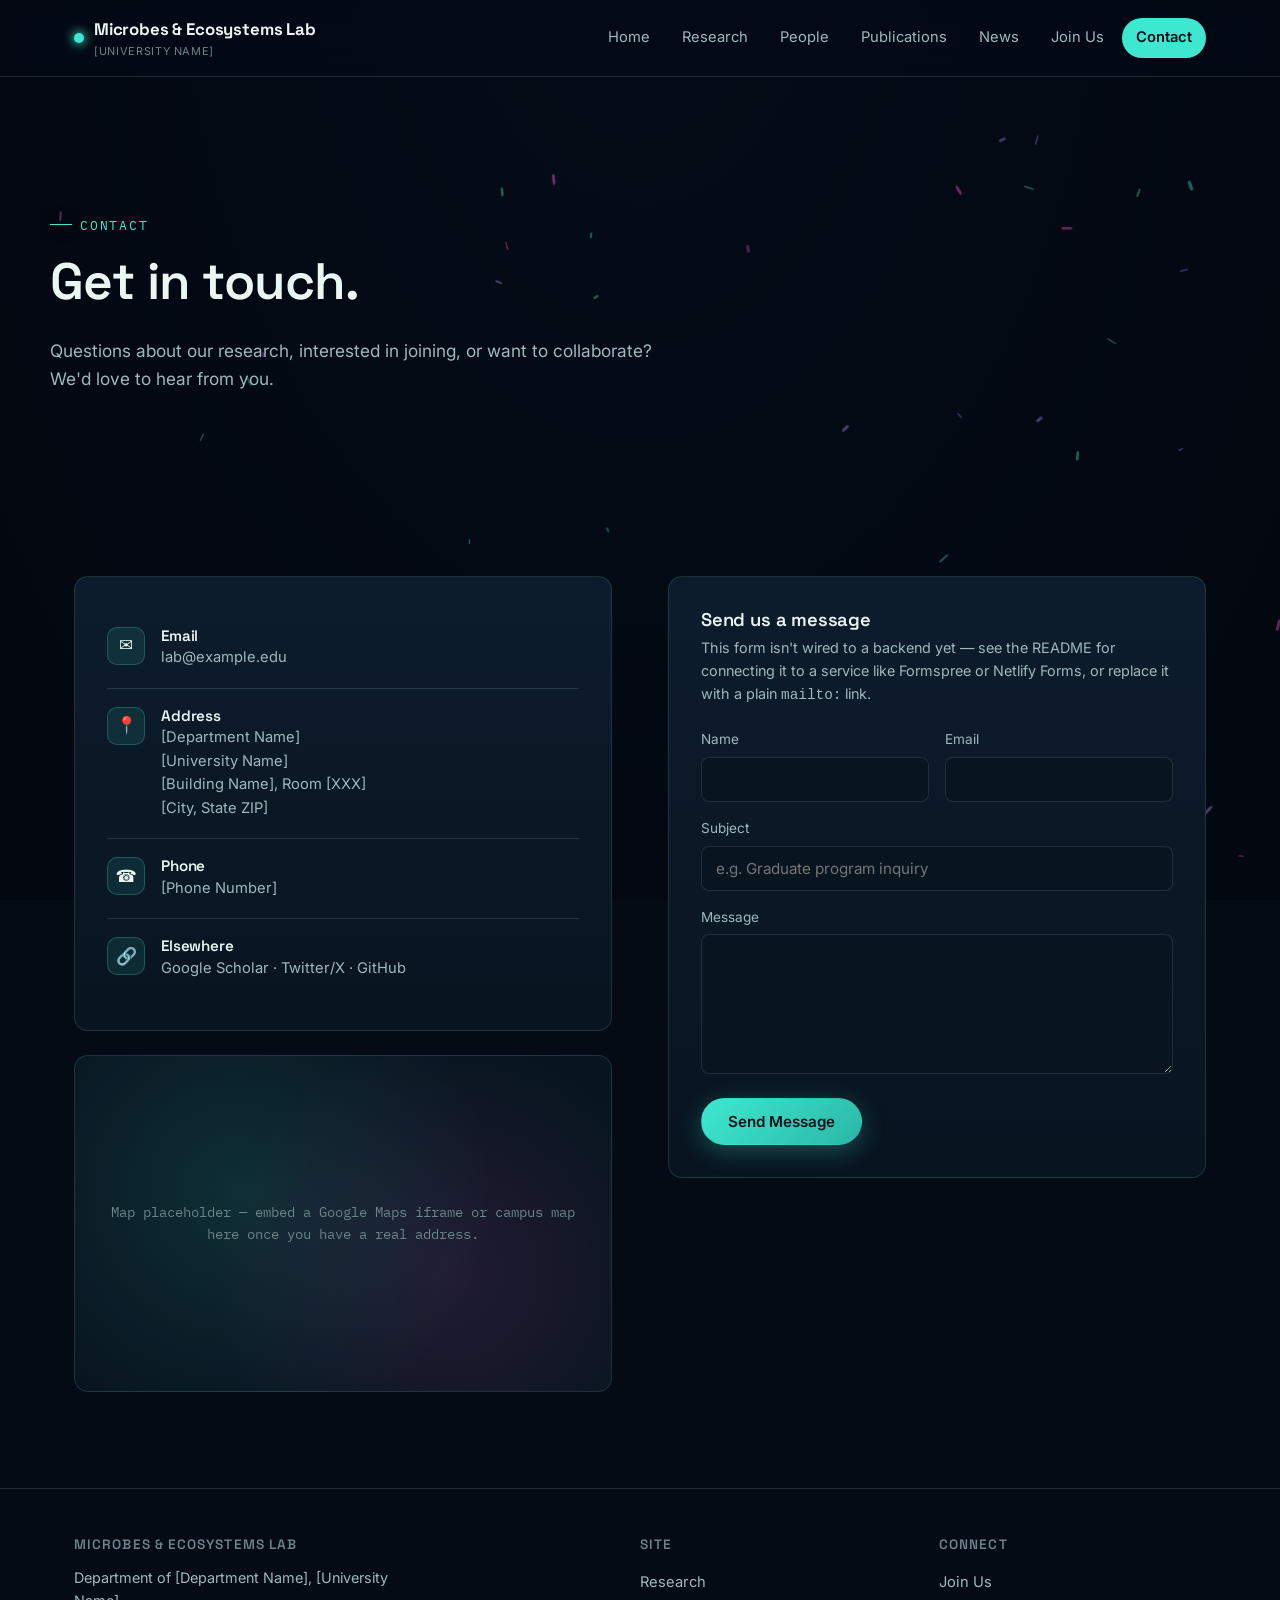
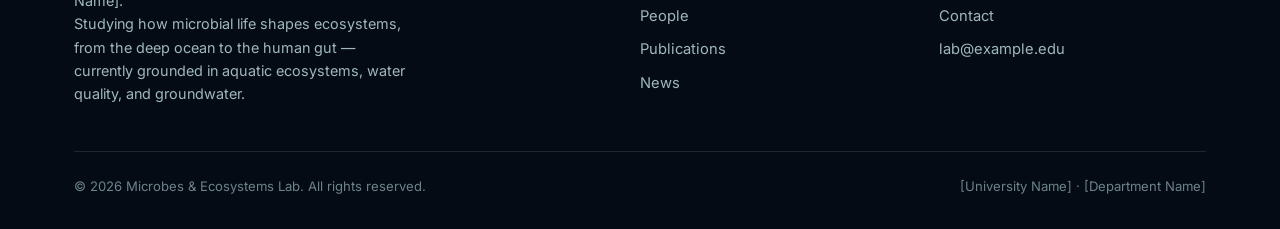
==== contact.html @ 31b04eae "Initial lab website" ====
<!DOCTYPE html>
<html lang="en">
<head>
  <meta charset="UTF-8" />
  <meta name="viewport" content="width=device-width, initial-scale=1.0" />
  <title>Contact — Microbes &amp; Ecosystems Lab</title>
  <meta name="description" content="Get in touch with the Microbes & Ecosystems Lab." />
  <link rel="icon" href="data:image/svg+xml,<svg xmlns=%22http://www.w3.org/2000/svg%22 viewBox=%220 0 100 100%22><circle cx=%2250%22 cy=%2250%22 r=%2240%22 fill=%22%233ee8d0%22/></svg>" />
  <link rel="preconnect" href="https://fonts.googleapis.com" />
  <link rel="preconnect" href="https://fonts.gstatic.com" crossorigin />
  <link href="https://fonts.googleapis.com/css2?family=Space+Grotesk:wght@500;600;700&family=Inter:wght@400;500;600&family=IBM+Plex+Mono:wght@400;500&display=swap" rel="stylesheet" />
  <link rel="stylesheet" href="css/style.css" />
</head>
<body>
  <canvas id="boids-bg" aria-hidden="true"></canvas>

  <div class="page-content">
    <nav class="site-nav">
      <div class="nav-inner">
        <a href="index.html" class="nav-brand">
          <span class="dot"></span>
          <span>
            Microbes &amp; Ecosystems Lab
            <span class="sub">[University Name]</span>
          </span>
        </a>
        <button class="nav-toggle" aria-label="Toggle navigation" aria-expanded="false">
          <svg viewBox="0 0 24 24" fill="none" stroke="currentColor" stroke-width="2" stroke-linecap="round"><line x1="3" y1="6" x2="21" y2="6"/><line x1="3" y1="12" x2="21" y2="12"/><line x1="3" y1="18" x2="21" y2="18"/></svg>
        </button>
        <div class="nav-links">
          <a href="index.html">Home</a>
          <a href="research.html">Research</a>
          <a href="people.html">People</a>
          <a href="publications.html">Publications</a>
          <a href="news.html">News</a>
          <a href="join.html">Join Us</a>
          <a href="contact.html">Contact</a>
        </div>
      </div>
    </nav>

    <header class="page-header container">
      <span class="eyebrow">Contact</span>
      <h1>Get in touch.</h1>
      <p>Questions about our research, interested in joining, or want to collaborate? We'd love to hear from you.</p>
    </header>

    <section class="section">
      <div class="container">
        <div class="grid grid-2" style="gap:56px; align-items:start;">
          <div>
            <div class="card" style="padding:32px; margin-bottom:24px;">
              <div class="info-row">
                <div class="icon">✉️</div>
                <div>
                  <h4>Email</h4>
                  <p><a href="mailto:lab@example.edu">lab@example.edu</a></p>
                </div>
              </div>
              <div class="info-row">
                <div class="icon">📍</div>
                <div>
                  <h4>Address</h4>
                  <p>[Department Name]<br />[University Name]<br />[Building Name], Room [XXX]<br />[City, State ZIP]</p>
                </div>
              </div>
              <div class="info-row">
                <div class="icon">☎️</div>
                <div>
                  <h4>Phone</h4>
                  <p>[Phone Number]</p>
                </div>
              </div>
              <div class="info-row">
                <div class="icon">🔗</div>
                <div>
                  <h4>Elsewhere</h4>
                  <p><a href="#">Google Scholar</a> · <a href="#">Twitter/X</a> · <a href="#">GitHub</a></p>
                </div>
              </div>
            </div>

            <div class="map-placeholder">
              Map placeholder — embed a Google Maps iframe or campus map here once you have a real address.
            </div>
          </div>

          <div>
            <div class="card" style="padding:32px;">
              <h3 style="margin-bottom:6px;">Send us a message</h3>
              <p style="font-size:0.9rem; margin-bottom:22px;">
                This form isn't wired to a backend yet — see the README for connecting it to a service like
                Formspree or Netlify Forms, or replace it with a plain <code>mailto:</code> link.
              </p>
              <!--
                To make this form functional without a backend of your own, sign up for a free
                service like Formspree (https://formspree.io) or, if hosting on Netlify, enable
                Netlify Forms and set action="/" data-netlify="true" name="contact" on this <form>.
              -->
              <form class="contact-form" action="#" method="POST">
                <div class="form-row-2">
                  <div class="field">
                    <label for="name">Name</label>
                    <input type="text" id="name" name="name" required />
                  </div>
                  <div class="field">
                    <label for="email">Email</label>
                    <input type="email" id="email" name="email" required />
                  </div>
                </div>
                <div class="field">
                  <label for="subject">Subject</label>
                  <input type="text" id="subject" name="subject" placeholder="e.g. Graduate program inquiry" />
                </div>
                <div class="field">
                  <label for="message">Message</label>
                  <textarea id="message" name="message" rows="6" required></textarea>
                </div>
                <button type="submit" class="btn btn-primary" style="justify-self:start;">Send Message</button>
              </form>
            </div>
          </div>
        </div>
      </div>
    </section>

    <footer class="site-footer">
      <div class="container">
        <div class="footer-grid">
          <div>
            <h4>Microbes &amp; Ecosystems Lab</h4>
            <p style="max-width:340px; font-size:0.9rem;">
              Department of [Department Name], [University Name].<br />
              Studying how microbial life shapes ecosystems, from the deep ocean to the human gut — currently
              grounded in aquatic ecosystems, water quality, and groundwater.
            </p>
          </div>
          <div>
            <h4>Site</h4>
            <a href="research.html">Research</a>
            <a href="people.html">People</a>
            <a href="publications.html">Publications</a>
            <a href="news.html">News</a>
          </div>
          <div>
            <h4>Connect</h4>
            <a href="join.html">Join Us</a>
            <a href="contact.html">Contact</a>
            <a href="mailto:lab@example.edu">lab@example.edu</a>
          </div>
        </div>
        <div class="footer-bottom">
          <span>&copy; <span data-year></span> Microbes &amp; Ecosystems Lab. All rights reserved.</span>
          <span>[University Name] · [Department Name]</span>
        </div>
      </div>
    </footer>
  </div>

  <script src="js/boids.js"></script>
  <script src="js/main.js"></script>
</body>
</html>
---- css/style.css ----
/* ==========================================================================
   Microbes & Ecosystems Lab — Design System
   Bioluminescent dark theme. Deep-sea black with glowing plankton accents.
   ========================================================================== */

:root {
  /* Core palette */
  --bg: #050b14;
  --bg-alt: #081420;
  --bg-elevated: #0d1c2c;
  --bg-elevated-2: #112436;

  --text: #eaf6f4;
  --text-muted: #9fb8bc;
  --text-dim: #6b8489;

  /* Bioluminescent accents */
  --cyan: #3ee8d0;
  --cyan-dim: #1f8f82;
  --magenta: #ff5fd1;
  --violet: #a78bfa;
  --green: #7cffb2;
  --amber: #ffd166;

  --border: rgba(160, 220, 215, 0.14);
  --border-strong: rgba(160, 220, 215, 0.28);

  --shadow-glow-cyan: 0 0 24px rgba(62, 232, 208, 0.35);
  --shadow-glow-magenta: 0 0 24px rgba(255, 95, 209, 0.3);

  --radius: 14px;
  --radius-sm: 8px;
  --radius-lg: 24px;

  --max-width: 1180px;

  --font-display: "Space Grotesk", "Segoe UI", system-ui, sans-serif;
  --font-body: "Inter", "Segoe UI", system-ui, sans-serif;
  --font-mono: "IBM Plex Mono", "SFMono-Regular", Consolas, monospace;
}

/* ---------------------------------------------------------------------- */
/* Reset                                                                   */
/* ---------------------------------------------------------------------- */
*,
*::before,
*::after {
  box-sizing: border-box;
}

html {
  scroll-behavior: smooth;
}

body {
  margin: 0;
  background: var(--bg);
  color: var(--text);
  font-family: var(--font-body);
  font-size: 16px;
  line-height: 1.6;
  -webkit-font-smoothing: antialiased;
  min-height: 100vh;
  overflow-x: hidden;
}

img {
  max-width: 100%;
  display: block;
}

a {
  color: inherit;
  text-decoration: none;
}

ul,
ol {
  margin: 0;
  padding: 0;
  list-style: none;
}

h1,
h2,
h3,
h4 {
  font-family: var(--font-display);
  font-weight: 600;
  line-height: 1.15;
  margin: 0 0 0.5em;
  letter-spacing: -0.01em;
}

p {
  margin: 0 0 1em;
  color: var(--text-muted);
}

::selection {
  background: var(--cyan);
  color: var(--bg);
}

/* Scrollbar (webkit) */
::-webkit-scrollbar {
  width: 10px;
}
::-webkit-scrollbar-track {
  background: var(--bg);
}
::-webkit-scrollbar-thumb {
  background: var(--bg-elevated-2);
  border-radius: 10px;
}
::-webkit-scrollbar-thumb:hover {
  background: var(--cyan-dim);
}

/* ---------------------------------------------------------------------- */
/* Background canvas (boids)                                              */
/* ---------------------------------------------------------------------- */
#boids-bg {
  position: fixed;
  inset: 0;
  width: 100vw;
  height: 100vh;
  z-index: 0;
  pointer-events: none;
  /* Flatter gradient (less contrast between center and edges) and reduced
     overall opacity so the swarm reads as a faint ambient wash rather than
     a bright, attention-grabbing layer. */
  background: radial-gradient(ellipse at 50% -10%, #071522 0%, var(--bg) 60%, #04070c 100%);
  opacity: 0.65;
}

.page-content {
  position: relative;
  z-index: 1;
}

/* ---------------------------------------------------------------------- */
/* Layout helpers                                                         */
/* ---------------------------------------------------------------------- */
.container {
  max-width: var(--max-width);
  margin: 0 auto;
  padding: 0 24px;
}

.section {
  padding: 96px 0;
  border-bottom: 1px solid var(--border);
}

.section:last-of-type {
  border-bottom: none;
}

.section-alt {
  background: linear-gradient(180deg, rgba(8, 20, 32, 0.55), rgba(8, 20, 32, 0.15));
  backdrop-filter: blur(2px);
}

.eyebrow {
  display: inline-flex;
  align-items: center;
  gap: 8px;
  font-family: var(--font-mono);
  font-size: 12.5px;
  letter-spacing: 0.14em;
  text-transform: uppercase;
  color: var(--cyan);
  margin-bottom: 18px;
}

.eyebrow::before {
  content: "";
  width: 22px;
  height: 1px;
  background: var(--cyan);
  box-shadow: var(--shadow-glow-cyan);
}

.section-head {
  max-width: 720px;
  margin-bottom: 56px;
}

.section-head h2 {
  font-size: clamp(1.8rem, 3vw, 2.6rem);
}

.section-head p {
  font-size: 1.08rem;
  max-width: 620px;
}

/* ---------------------------------------------------------------------- */
/* Nav                                                                     */
/* ---------------------------------------------------------------------- */
.site-nav {
  position: sticky;
  top: 0;
  z-index: 50;
  background: rgba(5, 11, 20, 0.72);
  backdrop-filter: blur(14px) saturate(140%);
  border-bottom: 1px solid var(--border);
}

.nav-inner {
  max-width: var(--max-width);
  margin: 0 auto;
  padding: 16px 24px;
  display: flex;
  align-items: center;
  justify-content: space-between;
  gap: 24px;
}

.nav-brand {
  display: flex;
  align-items: center;
  gap: 10px;
  font-family: var(--font-display);
  font-weight: 700;
  font-size: 1.05rem;
  letter-spacing: -0.01em;
  white-space: nowrap;
}

.nav-brand .dot {
  width: 10px;
  height: 10px;
  border-radius: 50%;
  background: var(--cyan);
  box-shadow: 0 0 10px 2px rgba(62, 232, 208, 0.7);
  flex-shrink: 0;
}

.nav-brand span.sub {
  display: block;
  font-family: var(--font-body);
  font-weight: 400;
  font-size: 0.68rem;
  color: var(--text-dim);
  letter-spacing: 0.06em;
  text-transform: uppercase;
}

.nav-links {
  display: flex;
  align-items: center;
  gap: 4px;
  flex-wrap: wrap;
}

.nav-links a {
  padding: 8px 14px;
  border-radius: 999px;
  font-size: 0.92rem;
  color: var(--text-muted);
  transition: color 0.2s ease, background 0.2s ease;
}

.nav-links a:hover {
  color: var(--text);
  background: rgba(255, 255, 255, 0.05);
}

.nav-links a.active {
  color: var(--bg);
  background: var(--cyan);
  font-weight: 600;
}

.nav-toggle {
  display: none;
  background: none;
  border: 1px solid var(--border-strong);
  border-radius: var(--radius-sm);
  color: var(--text);
  width: 40px;
  height: 40px;
  align-items: center;
  justify-content: center;
  cursor: pointer;
  flex-shrink: 0;
}

.nav-toggle svg {
  width: 20px;
  height: 20px;
}

@media (max-width: 860px) {
  .nav-toggle {
    display: flex;
  }
  .nav-links {
    position: absolute;
    top: 100%;
    left: 0;
    right: 0;
    flex-direction: column;
    align-items: stretch;
    gap: 2px;
    background: rgba(5, 11, 20, 0.97);
    border-bottom: 1px solid var(--border);
    padding: 10px 20px 18px;
    display: none;
  }
  .nav-links.open {
    display: flex;
  }
  .nav-links a {
    padding: 12px 14px;
    border-radius: var(--radius-sm);
  }
}

/* ---------------------------------------------------------------------- */
/* Buttons                                                                 */
/* ---------------------------------------------------------------------- */
.btn {
  display: inline-flex;
  align-items: center;
  gap: 8px;
  padding: 13px 26px;
  border-radius: 999px;
  font-family: var(--font-body);
  font-weight: 600;
  font-size: 0.95rem;
  border: 1px solid transparent;
  cursor: pointer;
  transition: transform 0.18s ease, box-shadow 0.18s ease, background 0.18s ease, border-color 0.18s ease;
}

.btn:hover {
  transform: translateY(-2px);
}

.btn-primary {
  background: linear-gradient(135deg, var(--cyan), #29b8a6);
  color: #04141a;
  box-shadow: 0 6px 24px rgba(62, 232, 208, 0.28);
}

.btn-primary:hover {
  box-shadow: 0 10px 30px rgba(62, 232, 208, 0.4);
}

.btn-ghost {
  background: rgba(255, 255, 255, 0.03);
  color: var(--text);
  border-color: var(--border-strong);
}

.btn-ghost:hover {
  border-color: var(--cyan);
  color: var(--cyan);
}

.btn-row {
  display: flex;
  gap: 14px;
  flex-wrap: wrap;
}

/* ---------------------------------------------------------------------- */
/* Cards                                                                   */
/* ---------------------------------------------------------------------- */
.card {
  background: linear-gradient(180deg, var(--bg-elevated), var(--bg-alt));
  border: 1px solid var(--border);
  border-radius: var(--radius);
  padding: 28px;
  transition: border-color 0.25s ease, transform 0.25s ease, box-shadow 0.25s ease;
}

.card:hover {
  border-color: var(--border-strong);
  transform: translateY(-4px);
  box-shadow: 0 16px 40px rgba(0, 0, 0, 0.35);
}

.card-icon {
  width: 46px;
  height: 46px;
  border-radius: 12px;
  display: flex;
  align-items: center;
  justify-content: center;
  margin-bottom: 18px;
  font-size: 22px;
  background: rgba(62, 232, 208, 0.1);
  border: 1px solid rgba(62, 232, 208, 0.25);
}

.card h3 {
  font-size: 1.15rem;
  margin-bottom: 10px;
}

.card p {
  font-size: 0.95rem;
  margin-bottom: 0;
}

.tag {
  display: inline-block;
  font-family: var(--font-mono);
  font-size: 11px;
  letter-spacing: 0.04em;
  padding: 4px 10px;
  border-radius: 999px;
  background: rgba(167, 139, 250, 0.12);
  color: var(--violet);
  border: 1px solid rgba(167, 139, 250, 0.3);
}

.tag.cyan {
  background: rgba(62, 232, 208, 0.1);
  color: var(--cyan);
  border-color: rgba(62, 232, 208, 0.28);
}

.tag.magenta {
  background: rgba(255, 95, 209, 0.1);
  color: var(--magenta);
  border-color: rgba(255, 95, 209, 0.28);
}

.tag.green {
  background: rgba(124, 255, 178, 0.1);
  color: var(--green);
  border-color: rgba(124, 255, 178, 0.28);
}

/* ---------------------------------------------------------------------- */
/* Grids                                                                   */
/* ---------------------------------------------------------------------- */
.grid {
  display: grid;
  gap: 24px;
}

.grid-2 {
  grid-template-columns: repeat(2, 1fr);
}

.grid-3 {
  grid-template-columns: repeat(3, 1fr);
}

.grid-4 {
  grid-template-columns: repeat(4, 1fr);
}

@media (max-width: 900px) {
  .grid-4 {
    grid-template-columns: repeat(2, 1fr);
  }
  .grid-3 {
    grid-template-columns: repeat(2, 1fr);
  }
}

@media (max-width: 640px) {
  .grid-2,
  .grid-3,
  .grid-4 {
    grid-template-columns: 1fr;
  }
}

/* ---------------------------------------------------------------------- */
/* Hero                                                                    */
/* ---------------------------------------------------------------------- */
.hero {
  padding: 150px 0 120px;
  text-align: center;
  position: relative;
}

.hero h1 {
  font-size: clamp(2.4rem, 6vw, 4.6rem);
  margin: 0 auto 22px;
  max-width: 920px;
  background: linear-gradient(120deg, #ffffff 10%, var(--cyan) 55%, var(--violet) 90%);
  -webkit-background-clip: text;
  background-clip: text;
  color: transparent;
}

.hero .lede {
  font-size: 1.2rem;
  max-width: 640px;
  margin: 0 auto 40px;
  color: var(--text-muted);
}

.hero-badges {
  display: flex;
  gap: 10px;
  justify-content: center;
  flex-wrap: wrap;
  margin-bottom: 36px;
}

.scroll-cue {
  margin-top: 64px;
  display: flex;
  flex-direction: column;
  align-items: center;
  gap: 8px;
  font-family: var(--font-mono);
  font-size: 11px;
  letter-spacing: 0.14em;
  text-transform: uppercase;
  color: var(--text-dim);
}

.scroll-cue .line {
  width: 1px;
  height: 34px;
  background: linear-gradient(180deg, var(--cyan), transparent);
  animation: pulse-line 2.2s ease-in-out infinite;
}

@keyframes pulse-line {
  0%, 100% { opacity: 0.3; }
  50% { opacity: 1; }
}

/* ---------------------------------------------------------------------- */
/* Page header (non-home pages)                                           */
/* ---------------------------------------------------------------------- */
.page-header {
  padding: 130px 0 70px;
}

.page-header h1 {
  font-size: clamp(2rem, 4.5vw, 3.2rem);
  max-width: 760px;
}

.page-header p {
  font-size: 1.08rem;
  max-width: 640px;
}

/* ---------------------------------------------------------------------- */
/* People                                                                  */
/* ---------------------------------------------------------------------- */
.pi-card {
  display: grid;
  grid-template-columns: 200px 1fr;
  gap: 36px;
  align-items: start;
  padding: 36px;
}

.avatar {
  width: 100%;
  aspect-ratio: 1;
  border-radius: var(--radius);
  background: linear-gradient(135deg, var(--bg-elevated-2), var(--bg-alt));
  border: 1px solid var(--border);
  display: flex;
  align-items: center;
  justify-content: center;
  font-family: var(--font-display);
  font-size: 2.4rem;
  font-weight: 700;
  color: var(--cyan);
  position: relative;
  overflow: hidden;
}

.avatar::after {
  content: "";
  position: absolute;
  inset: 0;
  background: radial-gradient(circle at 30% 20%, rgba(62, 232, 208, 0.25), transparent 60%);
}

.avatar.sm {
  font-size: 1.5rem;
}

@media (max-width: 640px) {
  .pi-card {
    grid-template-columns: 1fr;
  }
  .pi-card .avatar {
    max-width: 160px;
  }
}

.person-card {
  padding: 24px;
}

.person-card .avatar {
  width: 68px;
  height: 68px;
  margin-bottom: 16px;
}

.person-card h3 {
  font-size: 1.02rem;
  margin-bottom: 2px;
}

.role {
  display: block;
  font-family: var(--font-mono);
  font-size: 0.78rem;
  color: var(--cyan);
  margin-bottom: 12px;
}

.alumni-list {
  display: flex;
  flex-wrap: wrap;
  gap: 10px 22px;
}

.alumni-list li {
  font-size: 0.92rem;
  color: var(--text-muted);
  padding: 6px 0;
  border-bottom: 1px dashed var(--border);
}

/* ---------------------------------------------------------------------- */
/* Publications                                                            */
/* ---------------------------------------------------------------------- */
.pub-year {
  font-family: var(--font-mono);
  color: var(--text-dim);
  font-size: 0.85rem;
  letter-spacing: 0.1em;
  margin: 48px 0 18px;
  display: flex;
  align-items: center;
  gap: 14px;
}

.pub-year::after {
  content: "";
  flex: 1;
  height: 1px;
  background: var(--border);
}

.pub-year:first-of-type {
  margin-top: 0;
}

.pub-item {
  padding: 20px 0;
  border-bottom: 1px solid var(--border);
  display: grid;
  grid-template-columns: 1fr auto;
  gap: 16px;
  align-items: start;
}

.pub-item:last-child {
  border-bottom: none;
}

.pub-title {
  font-weight: 600;
  color: var(--text);
  font-size: 1.02rem;
  margin-bottom: 6px;
}

.pub-authors {
  font-size: 0.9rem;
  color: var(--text-muted);
  margin-bottom: 6px;
}

.pub-authors .pi {
  color: var(--cyan);
  font-weight: 600;
}

.pub-venue {
  font-size: 0.86rem;
  color: var(--text-dim);
  font-style: italic;
}

.pub-links {
  display: flex;
  gap: 8px;
  flex-wrap: wrap;
  white-space: nowrap;
}

/* ---------------------------------------------------------------------- */
/* News                                                                    */
/* ---------------------------------------------------------------------- */
.news-feed {
  position: relative;
  padding-left: 34px;
}

.news-feed::before {
  content: "";
  position: absolute;
  left: 5px;
  top: 6px;
  bottom: 6px;
  width: 1px;
  background: linear-gradient(180deg, var(--cyan), var(--violet), transparent);
}

.news-item {
  position: relative;
  padding-bottom: 44px;
}

.news-item:last-child {
  padding-bottom: 0;
}

.news-item::before {
  content: "";
  position: absolute;
  left: -34px;
  top: 5px;
  width: 11px;
  height: 11px;
  border-radius: 50%;
  background: var(--bg);
  border: 2px solid var(--cyan);
  box-shadow: 0 0 10px 1px rgba(62, 232, 208, 0.6);
}

.news-date {
  font-family: var(--font-mono);
  font-size: 0.78rem;
  color: var(--text-dim);
  letter-spacing: 0.06em;
  margin-bottom: 6px;
  display: block;
}

.news-item h3 {
  font-size: 1.15rem;
  margin-bottom: 8px;
}

/* ---------------------------------------------------------------------- */
/* Contact / Join forms & info                                             */
/* ---------------------------------------------------------------------- */
.info-row {
  display: flex;
  gap: 16px;
  padding: 18px 0;
  border-bottom: 1px solid var(--border);
}

.info-row:last-child {
  border-bottom: none;
}

.info-row .icon {
  width: 38px;
  height: 38px;
  border-radius: 10px;
  background: rgba(62, 232, 208, 0.1);
  border: 1px solid rgba(62, 232, 208, 0.25);
  display: flex;
  align-items: center;
  justify-content: center;
  flex-shrink: 0;
  font-size: 17px;
}

.info-row h4 {
  font-size: 0.95rem;
  margin-bottom: 2px;
}

.info-row p {
  margin-bottom: 0;
  font-size: 0.92rem;
}

.map-placeholder {
  border-radius: var(--radius);
  border: 1px solid var(--border);
  aspect-ratio: 16/10;
  background:
    radial-gradient(circle at 30% 40%, rgba(62, 232, 208, 0.12), transparent 60%),
    radial-gradient(circle at 70% 65%, rgba(255, 95, 209, 0.1), transparent 55%),
    var(--bg-alt);
  display: flex;
  align-items: center;
  justify-content: center;
  color: var(--text-dim);
  font-family: var(--font-mono);
  font-size: 0.85rem;
  text-align: center;
  padding: 24px;
}

form.contact-form {
  display: grid;
  gap: 16px;
}

.form-row-2 {
  display: grid;
  grid-template-columns: 1fr 1fr;
  gap: 16px;
}

@media (max-width: 640px) {
  .form-row-2 {
    grid-template-columns: 1fr;
  }
}

.field label {
  display: block;
  font-size: 0.85rem;
  color: var(--text-muted);
  margin-bottom: 6px;
}

.field input,
.field textarea {
  width: 100%;
  background: var(--bg-alt);
  border: 1px solid var(--border);
  border-radius: var(--radius-sm);
  padding: 12px 14px;
  color: var(--text);
  font-family: var(--font-body);
  font-size: 0.95rem;
  resize: vertical;
}

.field input:focus,
.field textarea:focus {
  outline: none;
  border-color: var(--cyan);
  box-shadow: 0 0 0 3px rgba(62, 232, 208, 0.15);
}

/* ---------------------------------------------------------------------- */
/* Join Us — position list                                                 */
/* ---------------------------------------------------------------------- */
.position-item {
  display: flex;
  justify-content: space-between;
  align-items: center;
  gap: 20px;
  padding: 22px 0;
  border-bottom: 1px solid var(--border);
}

.position-item:last-child {
  border-bottom: none;
}

.position-item h3 {
  font-size: 1.05rem;
  margin-bottom: 6px;
}

.status-dot {
  display: inline-flex;
  align-items: center;
  gap: 6px;
  font-family: var(--font-mono);
  font-size: 0.78rem;
}

.status-dot::before {
  content: "";
  width: 8px;
  height: 8px;
  border-radius: 50%;
}

.status-dot.open {
  color: var(--green);
}
.status-dot.open::before {
  background: var(--green);
  box-shadow: 0 0 8px rgba(124, 255, 178, 0.7);
}

.status-dot.rolling {
  color: var(--amber);
}
.status-dot.rolling::before {
  background: var(--amber);
  box-shadow: 0 0 8px rgba(255, 209, 102, 0.7);
}

.step-list {
  counter-reset: step;
  display: grid;
  gap: 18px;
}

.step-list li {
  position: relative;
  padding-left: 48px;
  color: var(--text-muted);
}

.step-list li::before {
  counter-increment: step;
  content: counter(step);
  position: absolute;
  left: 0;
  top: -2px;
  width: 32px;
  height: 32px;
  border-radius: 50%;
  background: var(--bg-elevated-2);
  border: 1px solid var(--border-strong);
  display: flex;
  align-items: center;
  justify-content: center;
  font-family: var(--font-mono);
  color: var(--cyan);
  font-size: 0.85rem;
}

.step-list strong {
  color: var(--text);
}

/* ---------------------------------------------------------------------- */
/* Stats strip                                                            */
/* ---------------------------------------------------------------------- */
.stats-strip {
  display: grid;
  grid-template-columns: repeat(4, 1fr);
  gap: 24px;
  text-align: center;
}

.stat h3 {
  font-size: clamp(1.8rem, 3vw, 2.6rem);
  color: var(--cyan);
  margin-bottom: 4px;
}

.stat span {
  font-size: 0.85rem;
  color: var(--text-dim);
  font-family: var(--font-mono);
  text-transform: uppercase;
  letter-spacing: 0.06em;
}

@media (max-width: 700px) {
  .stats-strip {
    grid-template-columns: repeat(2, 1fr);
  }
}

/* ---------------------------------------------------------------------- */
/* Callout / CTA band                                                     */
/* ---------------------------------------------------------------------- */
.cta-band {
  border-radius: var(--radius-lg);
  padding: 60px;
  background: linear-gradient(135deg, rgba(62, 232, 208, 0.1), rgba(167, 139, 250, 0.08));
  border: 1px solid var(--border-strong);
  text-align: center;
}

.cta-band h2 {
  font-size: clamp(1.6rem, 3vw, 2.2rem);
  margin-bottom: 14px;
}

.cta-band p {
  max-width: 520px;
  margin: 0 auto 28px;
}

.cta-band .btn-row {
  justify-content: center;
}

@media (max-width: 700px) {
  .cta-band {
    padding: 40px 24px;
  }
}

/* ---------------------------------------------------------------------- */
/* Footer                                                                  */
/* ---------------------------------------------------------------------- */
.site-footer {
  border-top: 1px solid var(--border);
  padding: 48px 0 32px;
}

.footer-grid {
  display: grid;
  grid-template-columns: 2fr 1fr 1fr;
  gap: 32px;
  margin-bottom: 32px;
}

.footer-grid h4 {
  font-size: 0.85rem;
  text-transform: uppercase;
  letter-spacing: 0.08em;
  color: var(--text-dim);
  margin-bottom: 14px;
}

.footer-grid a {
  display: block;
  padding: 5px 0;
  color: var(--text-muted);
  font-size: 0.92rem;
  transition: color 0.2s ease;
}

.footer-grid a:hover {
  color: var(--cyan);
}

.footer-bottom {
  display: flex;
  justify-content: space-between;
  align-items: center;
  flex-wrap: wrap;
  gap: 12px;
  font-size: 0.82rem;
  color: var(--text-dim);
  padding-top: 24px;
  border-top: 1px solid var(--border);
}

@media (max-width: 700px) {
  .footer-grid {
    grid-template-columns: 1fr 1fr;
  }
}

/* ---------------------------------------------------------------------- */
/* Utility                                                                 */
/* ---------------------------------------------------------------------- */
.text-center {
  text-align: center;
}

.mt-0 { margin-top: 0; }
.mb-0 { margin-bottom: 0; }

.placeholder-note {
  font-family: var(--font-mono);
  font-size: 0.78rem;
  color: var(--amber);
  background: rgba(255, 209, 102, 0.08);
  border: 1px dashed rgba(255, 209, 102, 0.4);
  border-radius: var(--radius-sm);
  padding: 10px 14px;
  margin-bottom: 28px;
  display: inline-block;
}

@media (max-width: 640px) {
  .section {
    padding: 64px 0;
  }
  .hero {
    padding: 120px 0 80px;
  }
  .page-header {
    padding: 110px 0 50px;
  }
}

/* Respect reduced motion at the page-chrome level (canvas handles its own) */
@media (prefers-reduced-motion: reduce) {
  html {
    scroll-behavior: auto;
  }
  .scroll-cue .line {
    animation: none;
  }
}
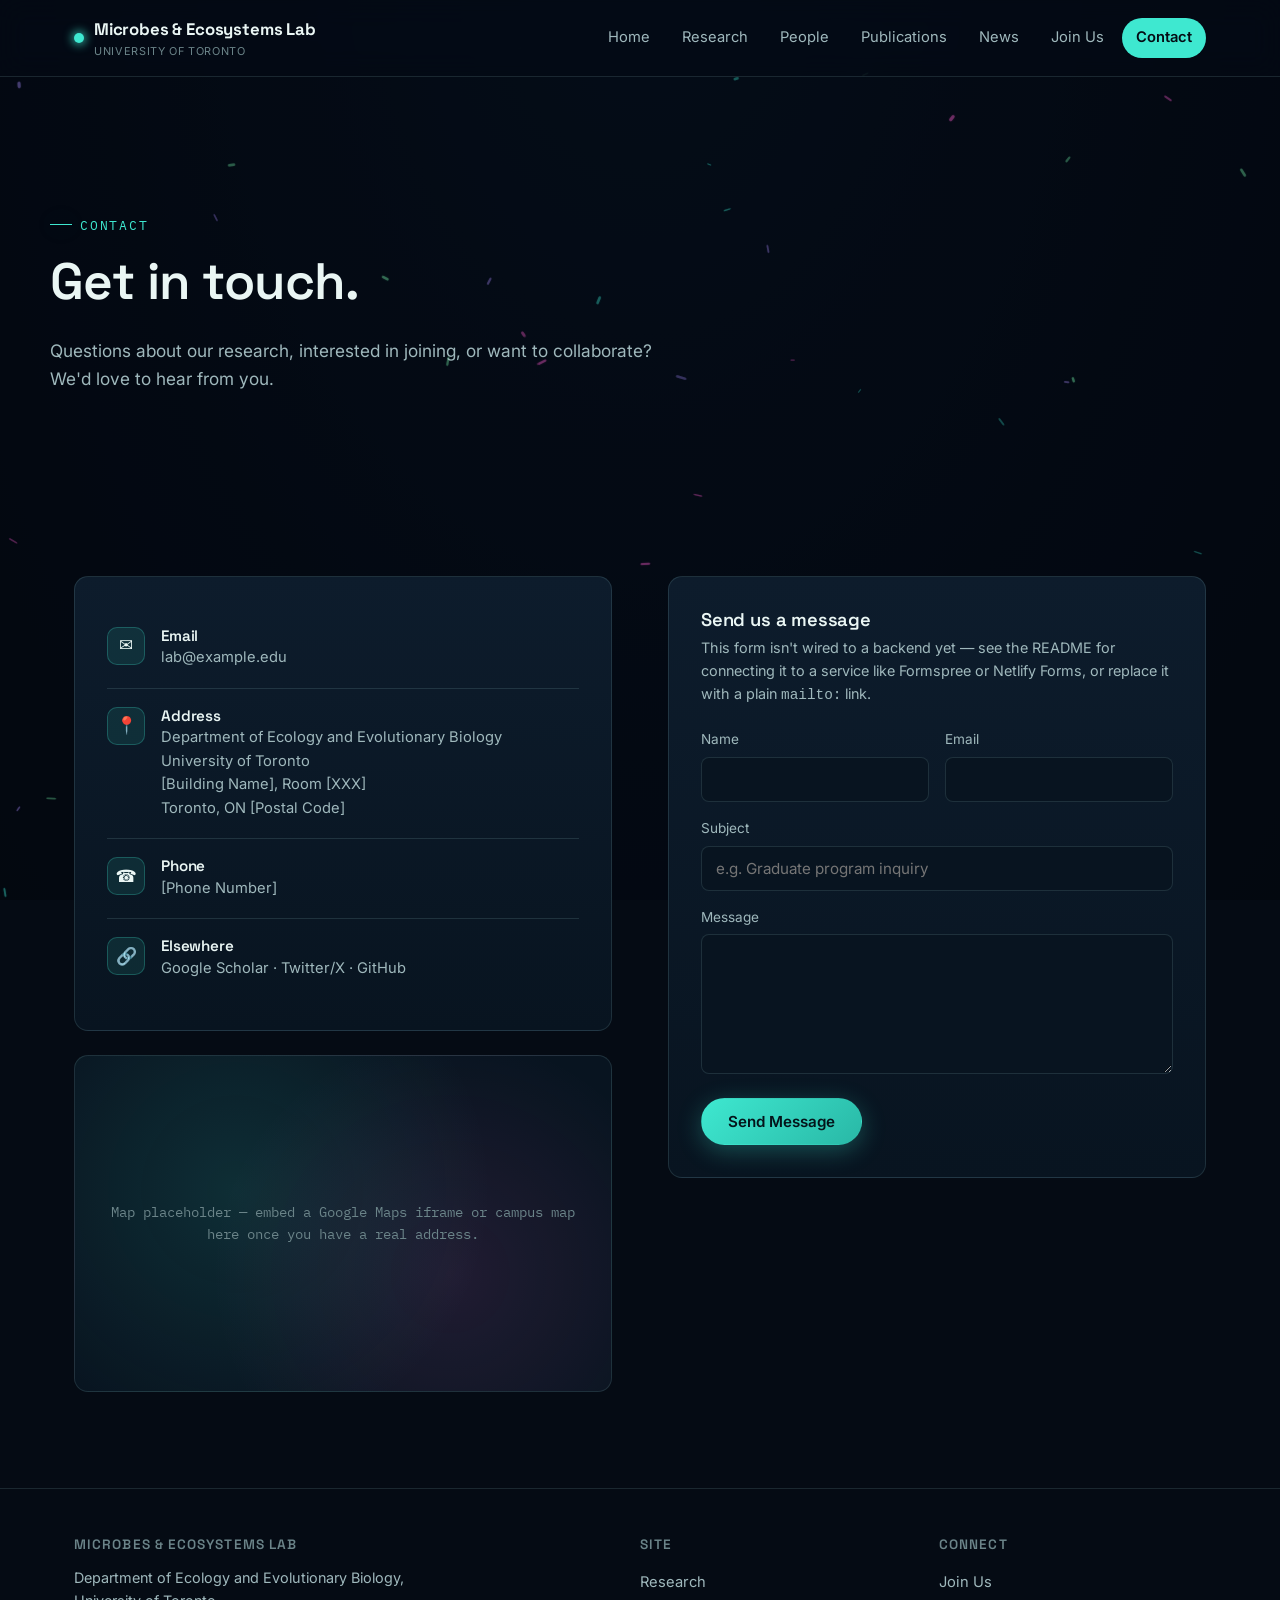
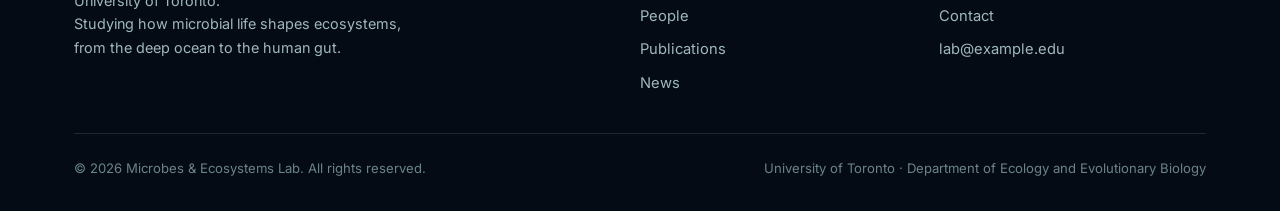
==== commit 7f44ea7f: "Update research and people content" ====
--- a/contact.html
+++ b/contact.html
@@ -21,7 +21,7 @@
           <span class="dot"></span>
           <span>
             Microbes &amp; Ecosystems Lab
-            <span class="sub">[University Name]</span>
+            <span class="sub">University of Toronto</span>
           </span>
         </a>
         <button class="nav-toggle" aria-label="Toggle navigation" aria-expanded="false">
@@ -61,7 +61,7 @@
                 <div class="icon">📍</div>
                 <div>
                   <h4>Address</h4>
-                  <p>[Department Name]<br />[University Name]<br />[Building Name], Room [XXX]<br />[City, State ZIP]</p>
+                  <p>Department of Ecology and Evolutionary Biology<br />University of Toronto<br />[Building Name], Room [XXX]<br />Toronto, ON [Postal Code]</p>
                 </div>
               </div>
               <div class="info-row">
@@ -130,9 +130,8 @@
           <div>
             <h4>Microbes &amp; Ecosystems Lab</h4>
             <p style="max-width:340px; font-size:0.9rem;">
-              Department of [Department Name], [University Name].<br />
-              Studying how microbial life shapes ecosystems, from the deep ocean to the human gut — currently
-              grounded in aquatic ecosystems, water quality, and groundwater.
+              Department of Ecology and Evolutionary Biology, University of Toronto.<br />
+              Studying how microbial life shapes ecosystems, from the deep ocean to the human gut.
             </p>
           </div>
           <div>
@@ -151,7 +150,7 @@
         </div>
         <div class="footer-bottom">
           <span>&copy; <span data-year></span> Microbes &amp; Ecosystems Lab. All rights reserved.</span>
-          <span>[University Name] · [Department Name]</span>
+          <span>University of Toronto · Department of Ecology and Evolutionary Biology</span>
         </div>
       </div>
     </footer>
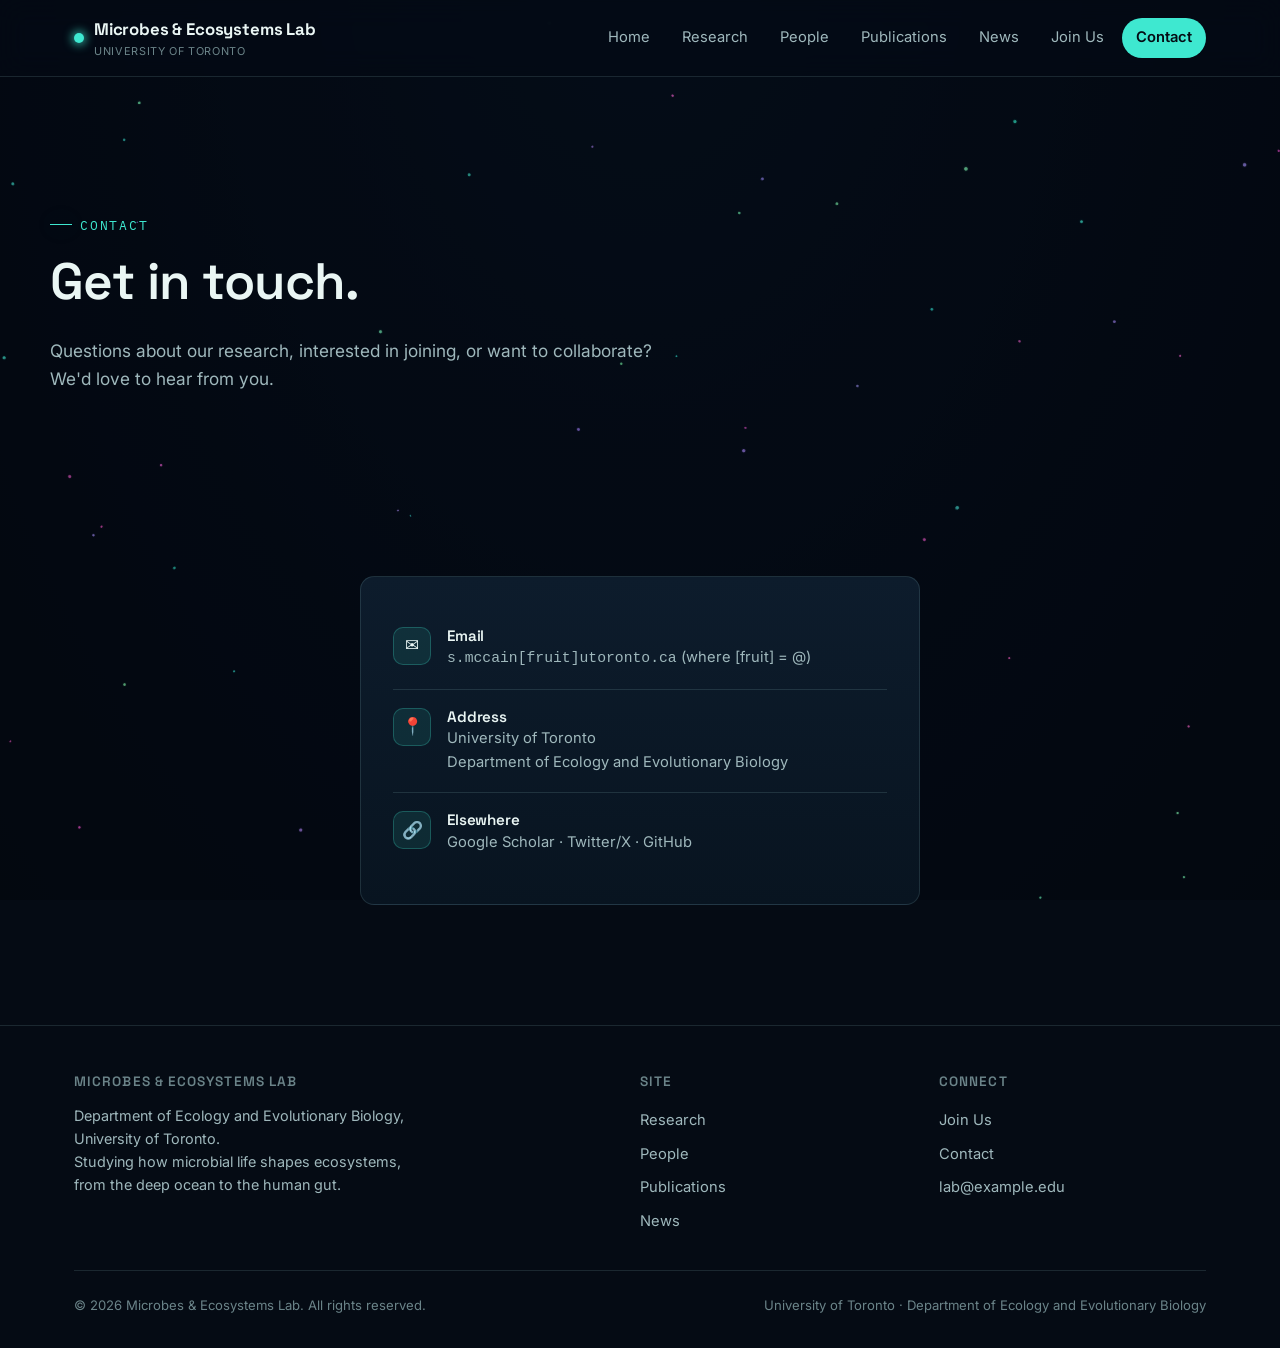
==== commit 3b4701aa: "update this" ====
--- a/contact.html
+++ b/contact.html
@@ -47,77 +47,28 @@
 
     <section class="section">
       <div class="container">
-        <div class="grid grid-2" style="gap:56px; align-items:start;">
-          <div>
-            <div class="card" style="padding:32px; margin-bottom:24px;">
-              <div class="info-row">
-                <div class="icon">✉️</div>
-                <div>
-                  <h4>Email</h4>
-                  <p><a href="mailto:lab@example.edu">lab@example.edu</a></p>
-                </div>
-              </div>
-              <div class="info-row">
-                <div class="icon">📍</div>
-                <div>
-                  <h4>Address</h4>
-                  <p>Department of Ecology and Evolutionary Biology<br />University of Toronto<br />[Building Name], Room [XXX]<br />Toronto, ON [Postal Code]</p>
-                </div>
-              </div>
-              <div class="info-row">
-                <div class="icon">☎️</div>
-                <div>
-                  <h4>Phone</h4>
-                  <p>[Phone Number]</p>
-                </div>
-              </div>
-              <div class="info-row">
-                <div class="icon">🔗</div>
-                <div>
-                  <h4>Elsewhere</h4>
-                  <p><a href="#">Google Scholar</a> · <a href="#">Twitter/X</a> · <a href="#">GitHub</a></p>
-                </div>
+        <div style="max-width:560px; margin:0 auto;">
+          <div class="card" style="padding:32px; margin-bottom:24px;">
+            <div class="info-row">
+              <div class="icon">✉️</div>
+              <div>
+                <h4>Email</h4>
+                <p><code>s.mccain[fruit]utoronto.ca</code> (where [fruit] = @)</p>
               </div>
             </div>
-
-            <div class="map-placeholder">
-              Map placeholder — embed a Google Maps iframe or campus map here once you have a real address.
+            <div class="info-row">
+              <div class="icon">📍</div>
+              <div>
+                <h4>Address</h4>
+                <p>University of Toronto<br />Department of Ecology and Evolutionary Biology</p>
+              </div>
             </div>
-          </div>
-
-          <div>
-            <div class="card" style="padding:32px;">
-              <h3 style="margin-bottom:6px;">Send us a message</h3>
-              <p style="font-size:0.9rem; margin-bottom:22px;">
-                This form isn't wired to a backend yet — see the README for connecting it to a service like
-                Formspree or Netlify Forms, or replace it with a plain <code>mailto:</code> link.
-              </p>
-              <!--
-                To make this form functional without a backend of your own, sign up for a free
-                service like Formspree (https://formspree.io) or, if hosting on Netlify, enable
-                Netlify Forms and set action="/" data-netlify="true" name="contact" on this <form>.
-              -->
-              <form class="contact-form" action="#" method="POST">
-                <div class="form-row-2">
-                  <div class="field">
-                    <label for="name">Name</label>
-                    <input type="text" id="name" name="name" required />
-                  </div>
-                  <div class="field">
-                    <label for="email">Email</label>
-                    <input type="email" id="email" name="email" required />
-                  </div>
-                </div>
-                <div class="field">
-                  <label for="subject">Subject</label>
-                  <input type="text" id="subject" name="subject" placeholder="e.g. Graduate program inquiry" />
-                </div>
-                <div class="field">
-                  <label for="message">Message</label>
-                  <textarea id="message" name="message" rows="6" required></textarea>
-                </div>
-                <button type="submit" class="btn btn-primary" style="justify-self:start;">Send Message</button>
-              </form>
+            <div class="info-row">
+              <div class="icon">🔗</div>
+              <div>
+                <h4>Elsewhere</h4>
+                <p><a href="#">Google Scholar</a> · <a href="#">Twitter/X</a> · <a href="#">GitHub</a></p>
+              </div>
             </div>
           </div>
         </div>
